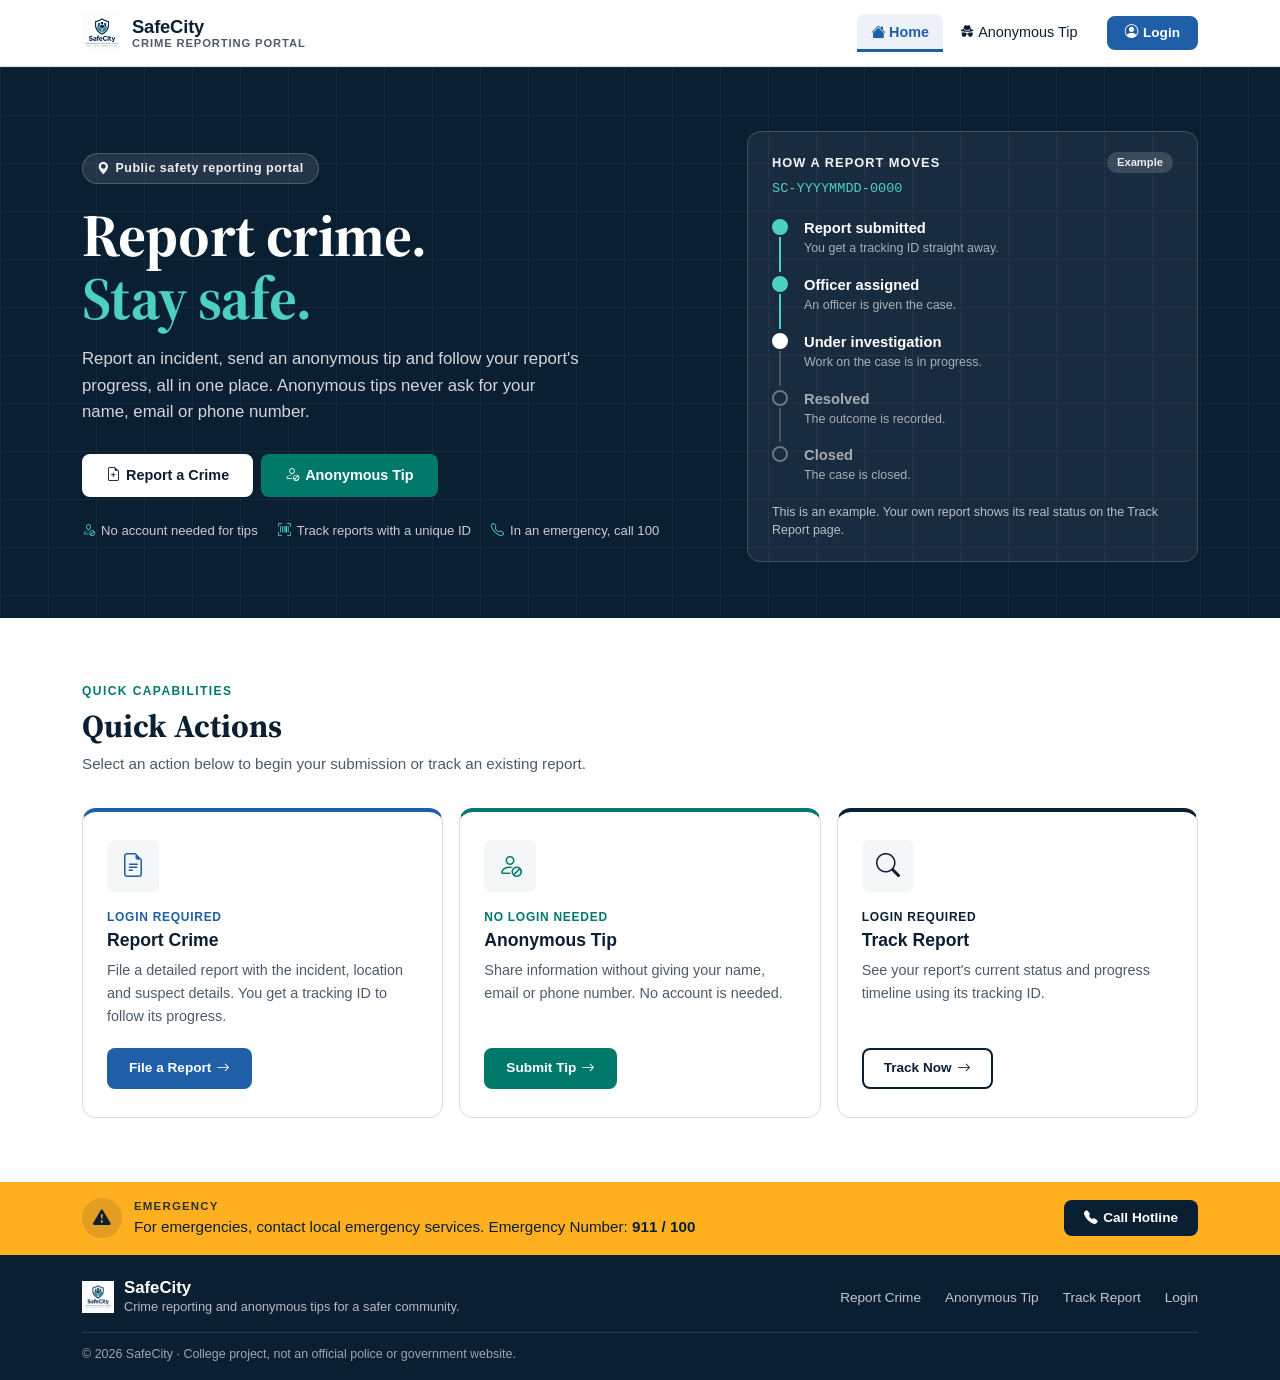
==== index.html @ 68acb15d "feat: initialize SafeCity Crime Reporting Portal and portal infrastructure Establish the initial fro" ====
<!DOCTYPE html>
<html lang="en">
<head>
  <meta charset="UTF-8">
  <meta name="viewport" content="width=device-width, initial-scale=1.0">
  <title>SafeCity – Crime Reporting Portal</title>
  <meta name="description" content="SafeCity – Report crimes, submit anonymous tips, and track your reports.">
  <link rel="icon" type="image/png" href="assets/images/safecity-logo.png">

  <!-- Fonts: Public Sans (text) and Source Serif 4 (big headings).
       If the fonts cannot load, the browser uses the fallback fonts set in style.css. -->
  <link rel="preconnect" href="https://fonts.googleapis.com">
  <link rel="preconnect" href="https://fonts.gstatic.com" crossorigin>
  <link href="https://fonts.googleapis.com/css2?family=Public+Sans:wght@400;500;600;700;800&family=Source+Serif+4:wght@600;700&display=swap" rel="stylesheet">

  <!-- Bootstrap 5.3 CSS -->
  <link href="https://cdn.jsdelivr.net/npm/bootstrap@5.3.3/dist/css/bootstrap.min.css" rel="stylesheet">
  <!-- Bootstrap Icons 1.11 -->
  <link href="https://cdn.jsdelivr.net/npm/bootstrap-icons@1.11.3/font/bootstrap-icons.min.css" rel="stylesheet">
  <!-- Our custom styles (loads after Bootstrap so our rules win) -->
  <link rel="stylesheet" href="style.css">
  <link rel="stylesheet" href="responsive.css">
</head>
<body>

<!-- Skip-to-main link (accessibility) -->
<a href="#main-content" class="skip-link">Skip to main content</a>

<!-- ══════════════════════════════════════════════
     NAVBAR
     Logo on the left, links on the right (flexbox in style.css).
     The links are created by renderNavbar() in js/auth.js.
     ══════════════════════════════════════════════ -->
<nav class="site-navbar navbar navbar-expand-lg" aria-label="Main navigation">
  <div class="container">

    <!-- Brand logo + name -->
    <a class="navbar-brand" href="index.html">
      <img src="assets/images/safecity-logo.png" alt="SafeCity Logo" class="brand-logo">
      <div class="brand-text">
        <span class="brand-name">SafeCity</span>
        <span class="brand-sub">Crime Reporting Portal</span>
      </div>
    </a>

    <!-- Mobile hamburger button -->
    <button class="navbar-toggler" type="button"
            data-bs-toggle="collapse" data-bs-target="#mainNav"
            aria-controls="mainNav" aria-expanded="false"
            aria-label="Toggle navigation">
      <span class="navbar-toggler-icon"></span>
    </button>

    <!-- Nav links — rendered by auth.js based on login state -->
    <div class="collapse navbar-collapse" id="mainNav">
      <div id="nav-links-container"></div>
    </div>

  </div>
</nav>

<main id="main-content">

  <!-- ══════════════════════════════════════════════
       HERO SECTION
       ══════════════════════════════════════════════ -->
  <section class="hero-section" aria-labelledby="hero-heading">
    <div class="container">
      <div class="row align-items-center g-4">

        <!-- Left column: headline + buttons -->
        <div class="col-lg-7">

          <div class="hero-badge">
            <i class="bi bi-geo-alt-fill"></i>
            Public safety reporting portal
          </div>

          <h1 class="hero-title" id="hero-heading">
            Report crime.<br>
            <span class="text-teal">Stay safe.</span>
          </h1>

          <p class="hero-lead">
            Report an incident, send an anonymous tip and follow your
            report's progress, all in one place. Anonymous tips never ask
            for your name, email or phone number.
          </p>

          <!-- Main buttons -->
          <div class="d-flex flex-wrap gap-2 hero-cta-row">
            <a href="client/report-crime.html" class="btn-report">
              <i class="bi bi-file-earmark-plus"></i> Report a Crime
            </a>
            <a href="client/anonymous-tip.html" class="btn-anon">
              <i class="bi bi-person-slash"></i> Anonymous Tip
            </a>
          </div>

          <!-- Three short facts (all true for this portal) -->
          <div class="hero-trust">
            <span class="hero-trust-item">
              <i class="bi bi-person-slash"></i> No account needed for tips
            </span>
            <span class="hero-trust-item">
              <i class="bi bi-upc-scan"></i> Track reports with a unique ID
            </span>
            <span class="hero-trust-item">
              <i class="bi bi-telephone"></i> In an emergency, call 100
            </span>
          </div>
        </div>

        <!-- Right column: how a report moves (an example, not live data) -->
        <div class="col-lg-5 journey-col">
          <div class="journey-card">

            <div class="journey-header">
              <span class="journey-title">How a report moves</span>
              <span class="journey-tag">Example</span>
            </div>
            <div class="journey-id">SC-YYYYMMDD-0000</div>

            <ol class="journey-steps">
              <li class="journey-step done">
                Report submitted
                <small>You get a tracking ID straight away.</small>
              </li>
              <li class="journey-step done">
                Officer assigned
                <small>An officer is given the case.</small>
              </li>
              <li class="journey-step current">
                Under investigation
                <small>Work on the case is in progress.</small>
              </li>
              <li class="journey-step">
                Resolved
                <small>The outcome is recorded.</small>
              </li>
              <li class="journey-step">
                Closed
                <small>The case is closed.</small>
              </li>
            </ol>

            <p class="journey-note">
              This is an example. Your own report shows its real status
              on the Track Report page.
            </p>

          </div>
        </div>

      </div>
    </div>
  </section>

  <!-- ══════════════════════════════════════════════
       QUICK ACTIONS SECTION
       Each card has its own colour (set by the quick-card--... class).
       ══════════════════════════════════════════════ -->
  <section class="quick-actions-section" aria-labelledby="quick-actions-heading">
    <div class="container">

      <p class="section-label">Quick Capabilities</p>
      <h2 class="section-title" id="quick-actions-heading">Quick Actions</h2>
      <p class="section-subtitle">
        Select an action below to begin your submission or track an existing report.
      </p>

      <div class="row g-3">

        <!-- Card 1: Report Crime -->
        <div class="col-12 col-md-4">
          <div class="quick-card quick-card--report">
            <div class="quick-card-icon">
              <i class="bi bi-file-earmark-text"></i>
            </div>
            <div class="quick-card-hint">Login required</div>
            <h3 class="quick-card-title">Report Crime</h3>
            <p class="quick-card-text">
              File a detailed report with the incident, location and suspect
              details. You get a tracking ID to follow its progress.
            </p>
            <a href="client/report-crime.html" class="btn-card btn-card-blue">
              File a Report <i class="bi bi-arrow-right"></i>
            </a>
          </div>
        </div>

        <!-- Card 2: Anonymous Tip -->
        <div class="col-12 col-md-4">
          <div class="quick-card quick-card--tip">
            <div class="quick-card-icon">
              <i class="bi bi-person-slash"></i>
            </div>
            <div class="quick-card-hint">No login needed</div>
            <h3 class="quick-card-title">Anonymous Tip</h3>
            <p class="quick-card-text">
              Share information without giving your name, email or phone
              number. No account is needed.
            </p>
            <a href="client/anonymous-tip.html" class="btn-card btn-card-teal">
              Submit Tip <i class="bi bi-arrow-right"></i>
            </a>
          </div>
        </div>

        <!-- Card 3: Track Report -->
        <div class="col-12 col-md-4">
          <div class="quick-card quick-card--track">
            <div class="quick-card-icon">
              <i class="bi bi-search"></i>
            </div>
            <div class="quick-card-hint">Login required</div>
            <h3 class="quick-card-title">Track Report</h3>
            <p class="quick-card-text">
              See your report's current status and progress timeline using
              its tracking ID.
            </p>
            <a href="client/track-report.html" class="btn-card btn-card-outline">
              Track Now <i class="bi bi-arrow-right"></i>
            </a>
          </div>
        </div>

      </div>
    </div>
  </section>

  <!-- ══════════════════════════════════════════════
       EMERGENCY BANNER
       ══════════════════════════════════════════════ -->
  <section class="emergency-banner" aria-label="Emergency information">
    <div class="container">
      <div class="emergency-inner">

        <div class="emergency-left">
          <div class="emergency-icon-wrap">
            <i class="bi bi-exclamation-triangle-fill"></i>
          </div>
          <div>
            <div class="emergency-label">Emergency</div>
            <div class="emergency-text">
              For emergencies, contact local emergency services.
              Emergency Number: <strong>911 / 100</strong>
            </div>
          </div>
        </div>

        <a href="tel:100" class="btn-call-hotline">
          <i class="bi bi-telephone-fill"></i> Call Hotline
        </a>

      </div>
    </div>
  </section>

</main>

<!-- ══════════════════════════════════════════════
     FOOTER (slim version — the same block is used on every client page)
     ══════════════════════════════════════════════ -->
<footer class="site-footer" aria-label="Site footer">
  <div class="container">

    <div class="footer-main">
      <div class="footer-brand-block">
        <img src="assets/images/safecity-logo.png" alt="">
        <div>
          <div class="footer-brand-name">SafeCity</div>
          <p class="footer-tagline">Crime reporting and anonymous tips for a safer community.</p>
        </div>
      </div>

      <ul class="footer-links">
        <li><a href="client/report-crime.html">Report Crime</a></li>
        <li><a href="client/anonymous-tip.html">Anonymous Tip</a></li>
        <li><a href="client/track-report.html">Track Report</a></li>
        <li><a href="client/login.html">Login</a></li>
      </ul>
    </div>

    <div class="footer-bottom">
      &copy; <span id="current-year">2026</span> SafeCity · College project, not an official police or government website.
    </div>

  </div>
</footer>

<!-- Toast container (for notifications) -->
<div id="toast-container"></div>

<!-- Bootstrap JS (required for navbar collapse on mobile) -->
<script src="https://cdn.jsdelivr.net/npm/bootstrap@5.3.3/dist/js/bootstrap.bundle.min.js"></script>
<!-- Our shared JS -->
<script src="main.js"></script>
<!-- Auth: session management + dynamic navbar -->
<script src="js/auth.js"></script>
<script>
  // Build the navbar links for this root-level page (basePath = '')
  renderNavbar('');
</script>

</body>
</html>
---- style.css ----
/* ============================================================
   SafeCity Crime Reporting Portal — style.css
   Shared styles for ALL pages (colours, navbar, footer, home page
   sections, buttons, status badges, toast, confirm dialog).
   Page-specific styles live in css/client.css and css/admin.css.

   HOW THIS FILE IS ORGANISED
   1. Design tokens (colours, fonts, sizes) — change a colour once here
   2. Base reset        3. Typography      4. Navbar
   5. Home hero         6. Report journey card
   7. Quick actions     8. Emergency banner
   9. Footer           10. Shared buttons  11. Status badges
   12. Toast           13. Confirm dialog  14. Shared animations
   ============================================================ */

/* ── 1. DESIGN TOKENS ──────────────────────────────────────── */
/* Every colour on the site comes from these variables.
   Example: color: var(--primary);  */
:root {
  /* Brand colours */
  --primary:        #0b1f33;   /* deep navy – hero, footer, sidebar, headings */
  --primary-mid:    #16385c;   /* mid navy – hover states, accents            */
  --action:         #1f5fa8;   /* civic blue – main buttons, links, focus     */
  --action-hover:   #184e8c;   /* darker blue for hover                       */
  --action-tint:    #edf2f9;   /* very light blue – hover backgrounds         */
  --teal:           #00796b;   /* teal – Anonymous Tip and "verified" things  */
  --teal-dark:      #005f54;   /* teal hover                                  */
  --accent:         #b42318;   /* red – ONLY for danger: delete, critical     */
  --accent-hover:   #912018;   /* red hover                                   */
  --gold:           #d97706;   /* amber – icons and warnings                  */
  --gold-dark:      #b45309;   /* dark amber – text on light backgrounds      */
  --emergency:      #ffb020;   /* bright amber – emergency banner only        */

  /* Surfaces, borders and text */
  --surface:        #f4f6f8;   /* light grey page background                  */
  --white:          #ffffff;
  --border:         #d8dee6;
  --text:           #14202e;
  --text-muted:     #4b5b6b;

  /* Message colours (toasts, icons) */
  --success:        #067647;
  --warning:        #b54708;
  --danger:         #b42318;
  --info:           #1f5fa8;

  /* Typography */
  --font-base:   'sans-serif','arial', 'Public Sans', 'Segoe UI', system-ui, -apple-system, Arial, sans-serif;
  --font-display: 'Source Serif 4', Georgia, 'Times New Roman', serif;

  /* Shape and shadows */
  --radius:    8px;
  --radius-lg: 14px;
  --shadow-sm: 0 1px 3px rgba(11, 31, 51, 0.08);
  --shadow-md: 0 4px 12px rgba(11, 31, 51, 0.10);
  --shadow-lg: 0 8px 24px rgba(11, 31, 51, 0.14);
}

/* ── 2. BASE RESET ─────────────────────────────────────────── */
*, *::before, *::after {
  box-sizing: border-box;
}

html {
  scroll-behavior: smooth;
}

body {
  font-family: var(--font-base);
  font-size: 1rem;
  color: var(--text);
  background-color: var(--surface);
  margin: 0;
  padding: 0;
  display: flex;
  flex-direction: column;
  min-height: 100vh;
}

main {
  flex: 1;
}

/* Skip-to-main link for keyboard users */
.skip-link {
  position: absolute;
  top: -40px;
  left: 0;
  background: var(--action);
  color: #fff;
  padding: 8px 16px;
  text-decoration: none;
  z-index: 9999;
  transition: top 0.2s;
}
.skip-link:focus {
  top: 0;
}

/* A visible outline when someone navigates with the Tab key */
a:focus-visible,
button:focus-visible,
.nav-link:focus-visible {
  outline: 3px solid rgba(31, 95, 168, 0.45);
  outline-offset: 2px;
}

/* People who ask their device for less motion get no animations */
@media (prefers-reduced-motion: reduce) {
  *, *::before, *::after {
    animation-duration: 0.01ms !important;
    animation-iteration-count: 1 !important;
    transition-duration: 0.01ms !important;
    scroll-behavior: auto !important;
  }
}

/* ── 3. TYPOGRAPHY ─────────────────────────────────────────── */
h1, h2, h3, h4, h5, h6 {
  font-family: var(--font-base);
  font-weight: 700;
  color: var(--text);
  line-height: 1.2;
  margin-bottom: 0.5rem;
}

a {
  color: var(--action);
  text-decoration: none;
}
a:hover {
  color: var(--action-hover);
  text-decoration: underline;
}

/* Links that look like buttons should never be underlined */
.btn-report:hover,
.btn-anon:hover,
.btn-card:hover,
.btn-call-hotline:hover,
.btn-nav-login:hover,
.site-navbar a:hover {
  text-decoration: none;
}

/* ── 4. NAVBAR ─────────────────────────────────────────────── */
/* Layout: logo + name on the LEFT, links on the RIGHT.
   Bootstrap's .container inside the navbar is already a flex box;
   we set the three important flex rules explicitly so they are easy to see. */
.site-navbar {
  background-color: var(--white);
  border-bottom: 1px solid var(--border);
  box-shadow: var(--shadow-sm);
  position: sticky;
  top: 0;
  z-index: 1000;
  padding: 0.5rem 0;
}
.site-navbar .container {
  display: flex;
  align-items: center;
  justify-content: space-between;
}

/* Brand logo + text */
.navbar-brand {
  display: flex;
  align-items: center;
  gap: 10px;
  text-decoration: none;
}
.brand-logo {
  height: 40px;
  width: auto;
  object-fit: contain;
}
.brand-text {
  display: flex;
  flex-direction: column;
  line-height: 1.15;
}
.brand-name {
  font-size: 1.15rem;
  font-weight: 800;
  color: var(--primary);
  letter-spacing: -0.01em;
}
.brand-sub {
  font-size: 0.7rem;
  font-weight: 600;
  color: var(--text-muted);
  letter-spacing: 0.08em;
  text-transform: uppercase;
}

/* The collapse area holds the links; it only takes the space it needs,
   so space-between pushes it to the right edge. */
.site-navbar .navbar-collapse {
  flex-grow: 0;
  justify-content: flex-end;
}

/* Wrapper filled by renderNavbar() in js/auth.js */
#nav-links-container {
  display: flex;
  align-items: center;
  gap: 0.25rem;
  flex-wrap: wrap;
}

.site-navbar .nav-link {
  font-size: 0.9rem;
  font-weight: 500;
  color: var(--primary);
  padding: 0.5rem 0.85rem;
  border-radius: var(--radius) var(--radius) 0 0;
  transition: color 0.2s, background-color 0.2s, box-shadow 0.2s;
  white-space: nowrap;
}
.site-navbar .nav-link:hover {
  color: var(--action);
  background-color: var(--action-tint);
}

/* Active page: light blue tab with a blue bar underneath.
   (renderNavbar() adds the "active" class to the link of the open page.) */
.site-navbar .nav-link.active {
  color: var(--action);
  font-weight: 700;
  background-color: var(--action-tint);
  box-shadow: inset 0 -3px 0 var(--action);
}

/* Group on the far right: login button, or name chip + logout */
.nav-auth-btns {
  display: flex;
  align-items: center;
  gap: 0.5rem;
  margin-left: 0.75rem;
}

/* Login button */
.btn-nav-login {
  font-size: 0.85rem;
  font-weight: 600;
  color: var(--white);
  background-color: var(--action);
  border: 2px solid var(--action);
  border-radius: var(--radius);
  padding: 0.3rem 1rem;
  transition: background-color 0.2s, border-color 0.2s;
  display: inline-block;
  white-space: nowrap;
}
.btn-nav-login:hover {
  background-color: var(--action-hover);
  border-color: var(--action-hover);
  color: var(--white);
}

/* Logged-in name chip */
.navbar-user-chip {
  font-size: 0.82rem;
  font-weight: 600;
  color: var(--primary);
  background-color: var(--action-tint);
  border: 1px solid var(--border);
  border-radius: 20px;
  padding: 0.25rem 0.75rem;
  white-space: nowrap;
}

/* Logout button */
.btn-nav-logout {
  font-size: 0.82rem;
  font-weight: 600;
  color: var(--primary);
  border: 1px solid var(--border);
  border-radius: var(--radius);
  padding: 0.25rem 0.75rem;
  background: transparent;
  cursor: pointer;
  transition: background-color 0.2s, color 0.2s;
  white-space: nowrap;
}
.btn-nav-logout:hover {
  background-color: var(--primary);
  border-color: var(--primary);
  color: var(--white);
}

/* Password show/hide button (login page) */
.pw-toggle {
  position: absolute;
  right: 10px;
  top: 50%;
  transform: translateY(-50%);
  background: none;
  border: none;
  color: var(--text-muted);
  cursor: pointer;
  padding: 0;
  line-height: 1;
}
.pw-toggle:hover { color: var(--primary); }

/* Mobile menu button */
.navbar-toggler {
  border: none;
  padding: 4px 8px;
}
.navbar-toggler:focus {
  box-shadow: none;
  outline: 2px solid var(--action);
}

/* ── 5. HOME HERO ──────────────────────────────────────────── */
.hero-section {
  background-color: var(--primary);
  color: var(--white);
  padding: 4rem 0 3.5rem;
  position: relative;
  overflow: hidden;
}

/* Faint street-grid pattern behind the hero (pure CSS, no image file) */
.hero-section::before {
  content: '';
  position: absolute;
  inset: 0;
  background-image:
    linear-gradient(rgba(255, 255, 255, 0.04) 1px, transparent 1px),
    linear-gradient(90deg, rgba(255, 255, 255, 0.04) 1px, transparent 1px);
  background-size: 48px 48px;
  pointer-events: none;
}
/* Keep the hero content above the pattern */
.hero-section .container {
  position: relative;
}

/* Small pill above the headline */
.hero-badge {
  display: inline-flex;
  align-items: center;
  gap: 6px;
  background: rgba(255, 255, 255, 0.1);
  border: 1px solid rgba(255, 255, 255, 0.2);
  border-radius: 50px;
  padding: 5px 14px;
  font-size: 0.78rem;
  font-weight: 600;
  letter-spacing: 0.04em;
  color: rgba(255, 255, 255, 0.92);
  margin-bottom: 1.25rem;
}

/* Main headline (serif font gives it a calm, trustworthy feel) */
.hero-title {
  font-family: var(--font-display);
  font-size: clamp(2.25rem, 5vw, 3.75rem);
  font-weight: 700;
  color: var(--white);
  line-height: 1.05;
  margin-bottom: 1rem;
  letter-spacing: -0.01em;
}
.hero-title .text-teal {
  color: #4dd0c4; /* bright teal highlight on the dark background */
}

.hero-lead {
  font-size: 1.05rem;
  color: rgba(255, 255, 255, 0.82);
  line-height: 1.6;
  max-width: 500px;
  margin-bottom: 1.75rem;
}

/* Hero buttons (shared look) */
.btn-report,
.btn-anon {
  border: none;
  border-radius: var(--radius);
  padding: 0.65rem 1.5rem;
  font-size: 0.9rem;
  font-weight: 700;
  transition: background-color 0.2s, transform 0.1s;
  display: inline-flex;
  align-items: center;
  gap: 6px;
}
/* Main action: white button on the dark hero */
.btn-report {
  background-color: var(--white);
  color: var(--primary);
}
.btn-report:hover {
  background-color: #e6edf5;
  color: var(--primary);
  transform: translateY(-1px);
}
/* Anonymous Tip always uses teal */
.btn-anon {
  background-color: var(--teal);
  color: var(--white);
}
.btn-anon:hover {
  background-color: var(--teal-dark);
  color: var(--white);
  transform: translateY(-1px);
}

/* Three short facts under the buttons */
.hero-trust {
  display: flex;
  flex-wrap: wrap;
  gap: 0.5rem 1.25rem;
  margin-top: 1.5rem;
}
.hero-trust-item {
  display: flex;
  align-items: center;
  gap: 6px;
  font-size: 0.82rem;
  color: rgba(255, 255, 255, 0.78);
}
.hero-trust-item i {
  color: #4dd0c4;
}

/* ── 6. REPORT JOURNEY CARD (hero, right side) ─────────────── */
/* A small illustration of how a report moves from start to finish.
   The steps use the same stages as the Track Report page. */
.journey-card {
  background: rgba(255, 255, 255, 0.06);
  border: 1px solid rgba(255, 255, 255, 0.16);
  border-radius: var(--radius-lg);
  padding: 1.25rem 1.5rem 1.4rem;
  color: var(--white);
}
.journey-header {
  display: flex;
  align-items: center;
  justify-content: space-between;
  gap: 0.5rem;
  margin-bottom: 0.4rem;
}
.journey-title {
  font-size: 0.8rem;
  font-weight: 700;
  letter-spacing: 0.08em;
  text-transform: uppercase;
  color: rgba(255, 255, 255, 0.95);
}
.journey-tag {
  font-size: 0.7rem;
  font-weight: 700;
  padding: 2px 10px;
  border-radius: 50px;
  background: rgba(255, 255, 255, 0.14);
  color: rgba(255, 255, 255, 0.9);
}
.journey-id {
  font-family: Consolas, 'Courier New', monospace;
  font-size: 0.85rem;
  color: #4dd0c4;
  margin-bottom: 1.1rem;
}

.journey-steps {
  list-style: none;
  margin: 0;
  padding: 0;
}
.journey-step {
  position: relative;
  padding: 0 0 1rem 2rem;
  font-size: 0.92rem;
  font-weight: 600;
  color: rgba(255, 255, 255, 0.6);
}
.journey-step:last-child {
  padding-bottom: 0;
}
.journey-step small {
  display: block;
  font-size: 0.78rem;
  font-weight: 400;
  color: rgba(255, 255, 255, 0.62);
}
/* The dot in front of each step */
.journey-step::after {
  content: '';
  position: absolute;
  left: 0;
  top: 2px;
  width: 16px;
  height: 16px;
  border-radius: 50%;
  border: 2px solid rgba(255, 255, 255, 0.35);
}
/* The line joining one dot to the next */
.journey-step::before {
  content: '';
  position: absolute;
  left: 7px;
  top: 20px;
  bottom: 2px;
  width: 2px;
  background: rgba(255, 255, 255, 0.2);
}
.journey-step:last-child::before {
  display: none;
}
/* Finished steps are bright; the current step is solid white */
.journey-step.done {
  color: var(--white);
}
.journey-step.done::after {
  background: #4dd0c4;
  border-color: #4dd0c4;
}
.journey-step.done::before {
  background: #4dd0c4;
}
.journey-step.current {
  color: var(--white);
}
.journey-step.current::after {
  background: var(--white);
  border-color: var(--white);
}
.journey-note {
  font-size: 0.78rem;
  color: rgba(255, 255, 255, 0.7);
  margin: 1.1rem 0 0;
  line-height: 1.45;
}

/* ── 7. QUICK ACTIONS ──────────────────────────────────────── */
.quick-actions-section {
  background-color: var(--white);
  padding: 4rem 0;
}

.section-label {
  font-size: 0.75rem;
  font-weight: 700;
  letter-spacing: 0.12em;
  text-transform: uppercase;
  color: var(--teal);
  margin-bottom: 0.4rem;
}
.section-title {
  font-family: var(--font-display);
  font-size: 2rem;
  font-weight: 700;
  color: var(--primary);
  margin-bottom: 0.5rem;
}
.section-subtitle {
  font-size: 0.95rem;
  color: var(--text-muted);
  margin-bottom: 2rem;
}

/* Each card sets its own colour with --card-color, and the border,
   icon and small label all use it. */
.quick-card {
  --card-color: var(--primary);
  background: var(--white);
  border: 1px solid var(--border);
  border-top: 4px solid var(--card-color);
  border-radius: var(--radius-lg);
  padding: 1.75rem 1.5rem;
  display: flex;
  flex-direction: column;
  height: 100%;
  transition: transform 0.2s, box-shadow 0.2s;
}
.quick-card:hover {
  transform: translateY(-3px);
  box-shadow: var(--shadow-md);
}
.quick-card--report { --card-color: var(--action); }
.quick-card--tip    { --card-color: var(--teal); }
.quick-card--track  { --card-color: var(--primary); }

.quick-card-icon {
  width: 52px;
  height: 52px;
  background: var(--surface);
  border-radius: var(--radius);
  display: flex;
  align-items: center;
  justify-content: center;
  font-size: 1.5rem;
  color: var(--card-color);
  margin-bottom: 1rem;
}
.quick-card-hint {
  font-size: 0.75rem;
  font-weight: 700;
  letter-spacing: 0.06em;
  text-transform: uppercase;
  color: var(--card-color);
  margin-bottom: 0.25rem;
}
.quick-card-title {
  font-size: 1.1rem;
  font-weight: 700;
  color: var(--primary);
  margin-bottom: 0.5rem;
}
.quick-card-text {
  font-size: 0.9rem;
  color: var(--text-muted);
  line-height: 1.6;
  flex: 1;
  margin-bottom: 1.25rem;
}

/* Card buttons: .btn-card is the shared shape, the modifier sets the colour */
.btn-card {
  border: 2px solid transparent;
  border-radius: var(--radius);
  padding: 0.5rem 1.25rem;
  font-size: 0.85rem;
  font-weight: 700;
  transition: background-color 0.2s, color 0.2s;
  display: inline-flex;
  align-items: center;
  gap: 5px;
  align-self: flex-start;
}
.btn-card-blue {
  background-color: var(--action);
  color: var(--white);
}
.btn-card-blue:hover {
  background-color: var(--action-hover);
  color: var(--white);
}
.btn-card-teal {
  background-color: var(--teal);
  color: var(--white);
}
.btn-card-teal:hover {
  background-color: var(--teal-dark);
  color: var(--white);
}
.btn-card-outline {
  background-color: transparent;
  color: var(--primary);
  border-color: var(--primary);
}
.btn-card-outline:hover {
  background-color: var(--primary);
  color: var(--white);
}

/* ── 8. EMERGENCY BANNER ───────────────────────────────────── */
/* Dark text on bright amber is easy to read (white text was not). */
.emergency-banner {
  background-color: var(--emergency);
  padding: 1rem 0;
}
.emergency-inner {
  display: flex;
  align-items: center;
  justify-content: space-between;
  gap: 1rem;
  flex-wrap: wrap;
}
.emergency-left {
  display: flex;
  align-items: center;
  gap: 12px;
  color: var(--primary);
}
.emergency-icon-wrap {
  width: 40px;
  height: 40px;
  background: rgba(11, 31, 51, 0.12);
  border-radius: 50%;
  display: flex;
  align-items: center;
  justify-content: center;
  font-size: 1.1rem;
  color: var(--primary);
  flex-shrink: 0;
}
.emergency-label {
  font-size: 0.72rem;
  font-weight: 700;
  letter-spacing: 0.1em;
  text-transform: uppercase;
  color: rgba(11, 31, 51, 0.85);
  margin-bottom: 1px;
}
.emergency-text {
  font-size: 0.95rem;
  font-weight: 500;
  color: var(--primary);
}
.emergency-text strong {
  font-weight: 800;
}
.btn-call-hotline {
  background: var(--primary);
  color: var(--white);
  font-weight: 700;
  font-size: 0.85rem;
  border: none;
  border-radius: var(--radius);
  padding: 0.5rem 1.25rem;
  transition: background-color 0.2s;
  flex-shrink: 0;
  display: inline-flex;
  align-items: center;
  gap: 5px;
}
.btn-call-hotline:hover {
  background: var(--primary-mid);
  color: var(--white);
}

/* ── 9. FOOTER ─────────────────────────────────────────────── */
/* Slim footer: brand + short sentence on the left, four links on the
   right, one copyright line underneath. */
.site-footer {
  background-color: var(--primary);
  color: rgba(255, 255, 255, 0.75);
  padding: 1.5rem 0 1rem;
}
.footer-main {
  display: flex;
  align-items: center;
  justify-content: space-between;
  flex-wrap: wrap;
  gap: 1rem 2rem;
}
.footer-brand-block {
  display: flex;
  align-items: center;
  gap: 10px;
}
.footer-brand-block img {
  height: 32px;
  width: auto;
}
.footer-brand-name {
  font-size: 1.05rem;
  font-weight: 800;
  color: var(--white);
  line-height: 1.1;
}
.footer-tagline {
  font-size: 0.8rem;
  color: rgba(255, 255, 255, 0.7);
  margin: 0;
}
.footer-links {
  display: flex;
  flex-wrap: wrap;
  gap: 0.5rem 1.5rem;
  list-style: none;
  padding: 0;
  margin: 0;
}
.footer-links a {
  font-size: 0.85rem;
  color: rgba(255, 255, 255, 0.75);
  transition: color 0.2s;
}
.footer-links a:hover {
  color: var(--white);
}
.footer-bottom {
  font-size: 0.78rem;
  color: rgba(255, 255, 255, 0.6);
  border-top: 1px solid rgba(255, 255, 255, 0.12);
  margin-top: 1rem;
  padding-top: 0.75rem;
}

/* Old footer pieces still used by client/track-report.html.
   They will be removed when that page gets the new footer (Stage 4B). */
.footer-brand-sub {
  font-size: 0.7rem;
  letter-spacing: 0.08em;
  text-transform: uppercase;
  color: rgba(255, 255, 255, 0.6);
}
.footer-col-title {
  font-size: 0.75rem;
  font-weight: 700;
  letter-spacing: 0.08em;
  text-transform: uppercase;
  color: rgba(255, 255, 255, 0.9);
  margin-bottom: 0.75rem;
}
.footer-divider {
  border-top: 1px solid rgba(255, 255, 255, 0.12);
  margin: 1.5rem 0 1rem;
}
.footer-bottom-tagline {
  font-weight: 600;
  color: rgba(255, 255, 255, 0.75);
}

/* ── 10. SHARED BUTTONS ────────────────────────────────────── */
/* Main button used in forms and admin dialogs */
.btn-primary-custom {
  background-color: var(--action);
  color: var(--white);
  border: none;
  border-radius: var(--radius);
  padding: 0.6rem 1.5rem;
  font-weight: 700;
  font-size: 0.9rem;
  transition: background-color 0.2s, transform 0.1s;
  cursor: pointer;
}
.btn-primary-custom:hover {
  background-color: var(--action-hover);
  transform: translateY(-1px);
}

.btn-teal-custom {
  background-color: var(--teal);
  color: var(--white);
  border: none;
  border-radius: var(--radius);
  padding: 0.6rem 1.5rem;
  font-weight: 700;
  font-size: 0.9rem;
  transition: background-color 0.2s;
  cursor: pointer;
}
.btn-teal-custom:hover {
  background-color: var(--teal-dark);
}

/* ── 11. STATUS BADGES ─────────────────────────────────────── */
/* Same status = same colour on every page.
   Amber = needs attention   Blue = in progress   Green = done well
   Slate = finished/inactive Red = critical       Teal = reviewed tips */
.badge-status {
  display: inline-block;
  padding: 3px 10px;
  border-radius: 50px;
  font-size: 0.72rem;
  font-weight: 700;
  letter-spacing: 0.03em;
  text-transform: uppercase;
}
/* Report statuses */
.badge-pending     { background: #fef3c7; color: #92400e; }
.badge-active      { background: #dbeafe; color: #1e40af; }
.badge-resolved    { background: #d1fadf; color: #05603a; }
.badge-closed      { background: #e5e9ee; color: #334155; }
/* Tip statuses */
.badge-new         { background: #fef3c7; color: #92400e; }
.badge-reviewed    { background: #ccfbf1; color: #115e59; }
.badge-actionable  { background: #ffedd5; color: #9a3412; }
.badge-dismissed   { background: #e5e9ee; color: #334155; }
/* Officer status "On Leave" */
.badge-warning     { background: #fef3c7; color: #92400e; }
/* Priority levels */
.badge-critical    { background: #fee4e2; color: #912018; }
.badge-high        { background: #ffedd5; color: #9a3412; }
.badge-medium      { background: #e0eaf5; color: #1e3a5f; }
.badge-low         { background: #dcfce7; color: #14532d; }

/* ── 12. TOAST NOTIFICATIONS ───────────────────────────────── */
/* z-index is higher than every dialog so a message is never hidden. */
#toast-container {
  position: fixed;
  top: 1rem;
  right: 1rem;
  z-index: 11000;
  display: flex;
  flex-direction: column;
  gap: 8px;
  pointer-events: none;
}
.toast-msg {
  pointer-events: auto;
  display: flex;
  align-items: center;
  gap: 10px;
  padding: 0.75rem 1rem;
  border-radius: var(--radius);
  font-size: 0.875rem;
  font-weight: 500;
  color: white;
  box-shadow: var(--shadow-md);
  animation: slideIn 0.3s ease;
  min-width: 250px;
  max-width: 360px;
}
.toast-success { background: var(--success); }
.toast-error   { background: var(--danger);  }
.toast-warning { background: var(--warning); }
.toast-info    { background: var(--info);    }

/* ── 13. CONFIRMATION DIALOG ───────────────────────────────── */
.confirm-overlay {
  position: fixed;
  inset: 0;
  background: rgba(0, 0, 0, 0.55);
  z-index: 10000;
  display: flex;
  align-items: center;
  justify-content: center;
  animation: fadeIn 0.15s ease;
}
.confirm-box {
  background: var(--white);
  border-radius: var(--radius-lg);
  padding: 2rem;
  max-width: 380px;
  width: 90%;
  box-shadow: var(--shadow-lg);
  text-align: center;
}
.confirm-box h5 {
  font-size: 1.1rem;
  margin-bottom: 0.5rem;
  color: var(--primary);
}
.confirm-box p {
  font-size: 0.88rem;
  color: var(--text-muted);
  margin-bottom: 1.5rem;
}
.confirm-actions {
  display: flex;
  gap: 10px;
  justify-content: center;
}

/* ── 14. SHARED ANIMATIONS ─────────────────────────────────── */
/* pulse-dot is used by the Track Report timeline (css/client.css) */
@keyframes pulse-dot {
  0%, 100% { opacity: 1; }
  50%      { opacity: 0.4; }
}
@keyframes slideIn {
  from { transform: translateX(120%); opacity: 0; }
  to   { transform: translateX(0);    opacity: 1; }
}
@keyframes fadeIn {
  from { opacity: 0; }
  to   { opacity: 1; }
}
---- responsive.css ----
/* ============================================================
   responsive.css — Mobile & tablet breakpoint overrides
   This file is loaded after style.css on every page.
   Breakpoints:  tablet ≤ 991px   mobile ≤ 767px   small ≤ 480px
   ============================================================ */

/* ── TABLET  (max 991px) ────────────────────────────────────── */
@media (max-width: 991px) {

  /* Navbar: the links collapse into a menu under the logo.
     Stack them in one column and mark the active page with a left bar. */
  .site-navbar .navbar-collapse {
    background: var(--white);
    border-top: 1px solid var(--border);
    padding: 0.75rem 0 1rem;
    margin-top: 0.5rem;
  }
  #nav-links-container {
    flex-direction: column;
    align-items: stretch;
    gap: 0.15rem;
  }
  .site-navbar .nav-link {
    display: block;
    padding: 0.6rem 0.75rem;
    border-radius: var(--radius);
  }
  .site-navbar .nav-link.active {
    box-shadow: inset 3px 0 0 var(--action);
  }
  .nav-auth-btns {
    margin-left: 0;
    margin-top: 0.75rem;
    padding-top: 0.75rem;
    border-top: 1px solid var(--border);
    flex-wrap: wrap;
  }
  .btn-nav-login {
    flex: 1;
    text-align: center;
  }

  /* Hero: the journey card sits under the text */
  .hero-section .journey-col {
    margin-top: 2rem;
  }

  /* Admin sidebar — hidden by default on tablet, opened with the hamburger */
  .admin-sidebar {
    transform: translateX(-100%);
    transition: transform 0.3s ease;
    position: fixed;
    top: 0;
    left: 0;
    height: 100vh;
    z-index: 1050;
  }
  .admin-sidebar.open {
    transform: translateX(0);
  }
  .admin-main {
    margin-left: 0 !important;
  }
  .sidebar-overlay {
    display: none;
    position: fixed;
    inset: 0;
    background: rgba(0, 0, 0, 0.5);
    z-index: 1040;
  }
  .sidebar-overlay.show {
    display: block;
  }
  .admin-topbar .hamburger-btn {
    display: flex !important;
  }
}

/* ── MOBILE (max 767px) ─────────────────────────────────────── */
@media (max-width: 767px) {

  /* Hero text is centred and the buttons fill the width */
  .hero-section {
    padding: 2.5rem 0 2rem;
    text-align: center;
  }
  .hero-title {
    font-size: 2.25rem;
  }
  .hero-lead {
    max-width: 100%;
  }
  .hero-trust {
    justify-content: center;
  }
  .btn-report, .btn-anon {
    width: 100%;
    justify-content: center;
  }
  .hero-cta-row {
    flex-direction: column;
  }
  /* Keep the journey card text left-aligned */
  .journey-card {
    text-align: left;
  }

  /* Quick action cards stack automatically (Bootstrap col-12).
     Just make the section title a little smaller. */
  .section-title {
    font-size: 1.6rem;
  }

  /* Emergency banner wraps and centres */
  .emergency-inner {
    flex-direction: column;
    text-align: center;
  }
  .emergency-left {
    flex-direction: column;
  }

  /* Footer: brand block above the links */
  .footer-main {
    flex-direction: column;
    align-items: flex-start;
  }

  /* Tables — horizontal scroll on mobile */
  .table-responsive-wrapper {
    overflow-x: auto;
    -webkit-overflow-scrolling: touch;
  }

  /* Multi-step progress bar text hidden */
  .step-label-text {
    display: none;
  }

  /* Admin topbar */
  .admin-topbar-title {
    font-size: 1rem;
  }

  /* Charts — reduce height on small screens */
  .chart-container {
    height: 220px !important;
  }

  /* KPI cards — 2 columns on mobile */
  .kpi-grid {
    grid-template-columns: repeat(2, 1fr);
  }
}

/* ── SMALL MOBILE (max 480px) ───────────────────────────────── */
@media (max-width: 480px) {
  .hero-title {
    font-size: 1.9rem;
  }
  .kpi-grid {
    grid-template-columns: 1fr;
  }
  .confirm-box {
    padding: 1.5rem 1rem;
  }
  .quick-card {
    padding: 1.5rem 1rem;
  }
  .admin-topbar {
    padding: 0.5rem 0.75rem;
  }
}

/* ── PRINT (hide nav/sidebar) ───────────────────────────────── */
@media print {
  .site-navbar, .admin-sidebar, .admin-topbar,
  .emergency-banner, .site-footer {
    display: none !important;
  }
  .admin-main {
    margin-left: 0 !important;
  }
}
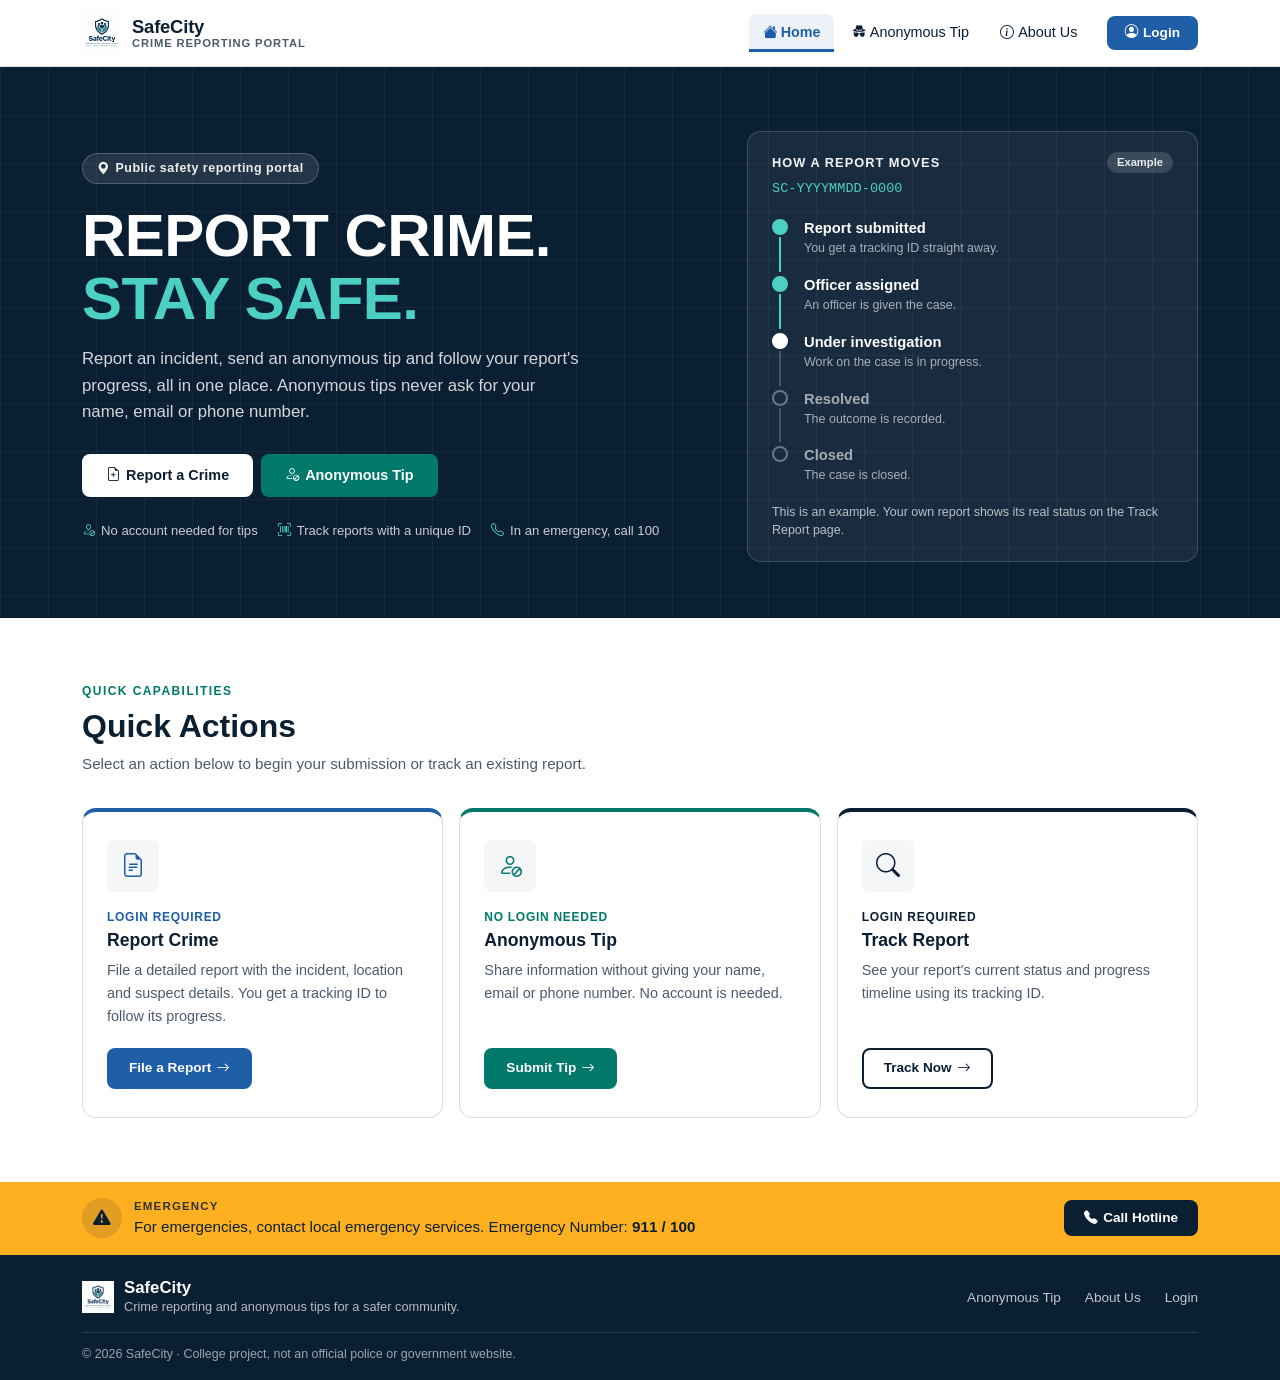
==== commit 4f775e4b: "feat: added navbar and footer and about us page" ====
--- a/index.html
+++ b/index.html
@@ -77,8 +77,8 @@
           </div>
 
           <h1 class="hero-title" id="hero-heading">
-            Report crime.<br>
-            <span class="text-teal">Stay safe.</span>
+            REPORT CRIME.<br>
+            <span class="text-teal">STAY SAFE.</span>
           </h1>
 
           <p class="hero-lead">
@@ -275,9 +275,8 @@
       </div>
 
       <ul class="footer-links">
-        <li><a href="client/report-crime.html">Report Crime</a></li>
         <li><a href="client/anonymous-tip.html">Anonymous Tip</a></li>
-        <li><a href="client/track-report.html">Track Report</a></li>
+        <li><a href="client/about.html">About Us</a></li>
         <li><a href="client/login.html">Login</a></li>
       </ul>
     </div>
--- a/style.css
+++ b/style.css
@@ -46,7 +46,7 @@
 
   /* Typography */
   --font-base:   'sans-serif','arial', 'Public Sans', 'Segoe UI', system-ui, -apple-system, Arial, sans-serif;
-  --font-display: 'Source Serif 4', Georgia, 'Times New Roman', serif;
+  --font-display:'sans-serif','arial', 'Source Serif 4', Georgia, 'Times New Roman', serif;
 
   /* Shape and shadows */
   --radius:    8px;
